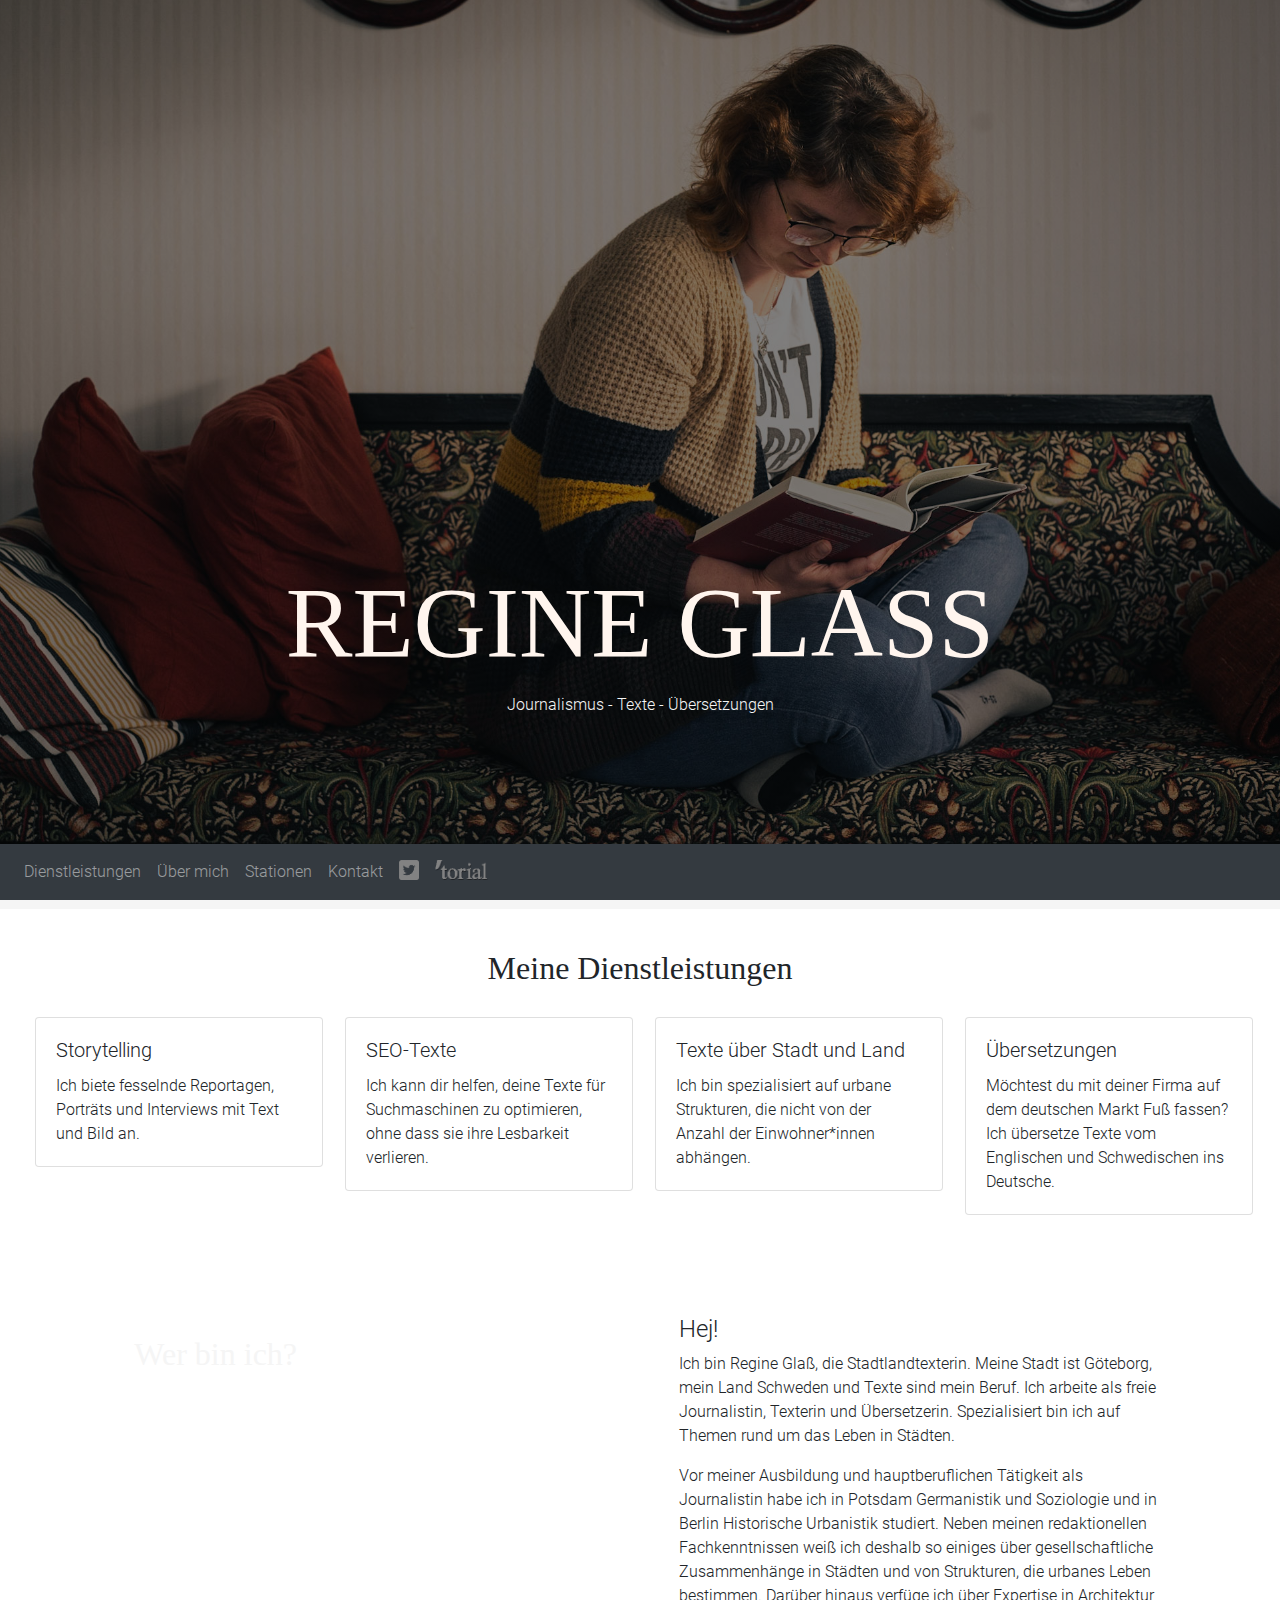
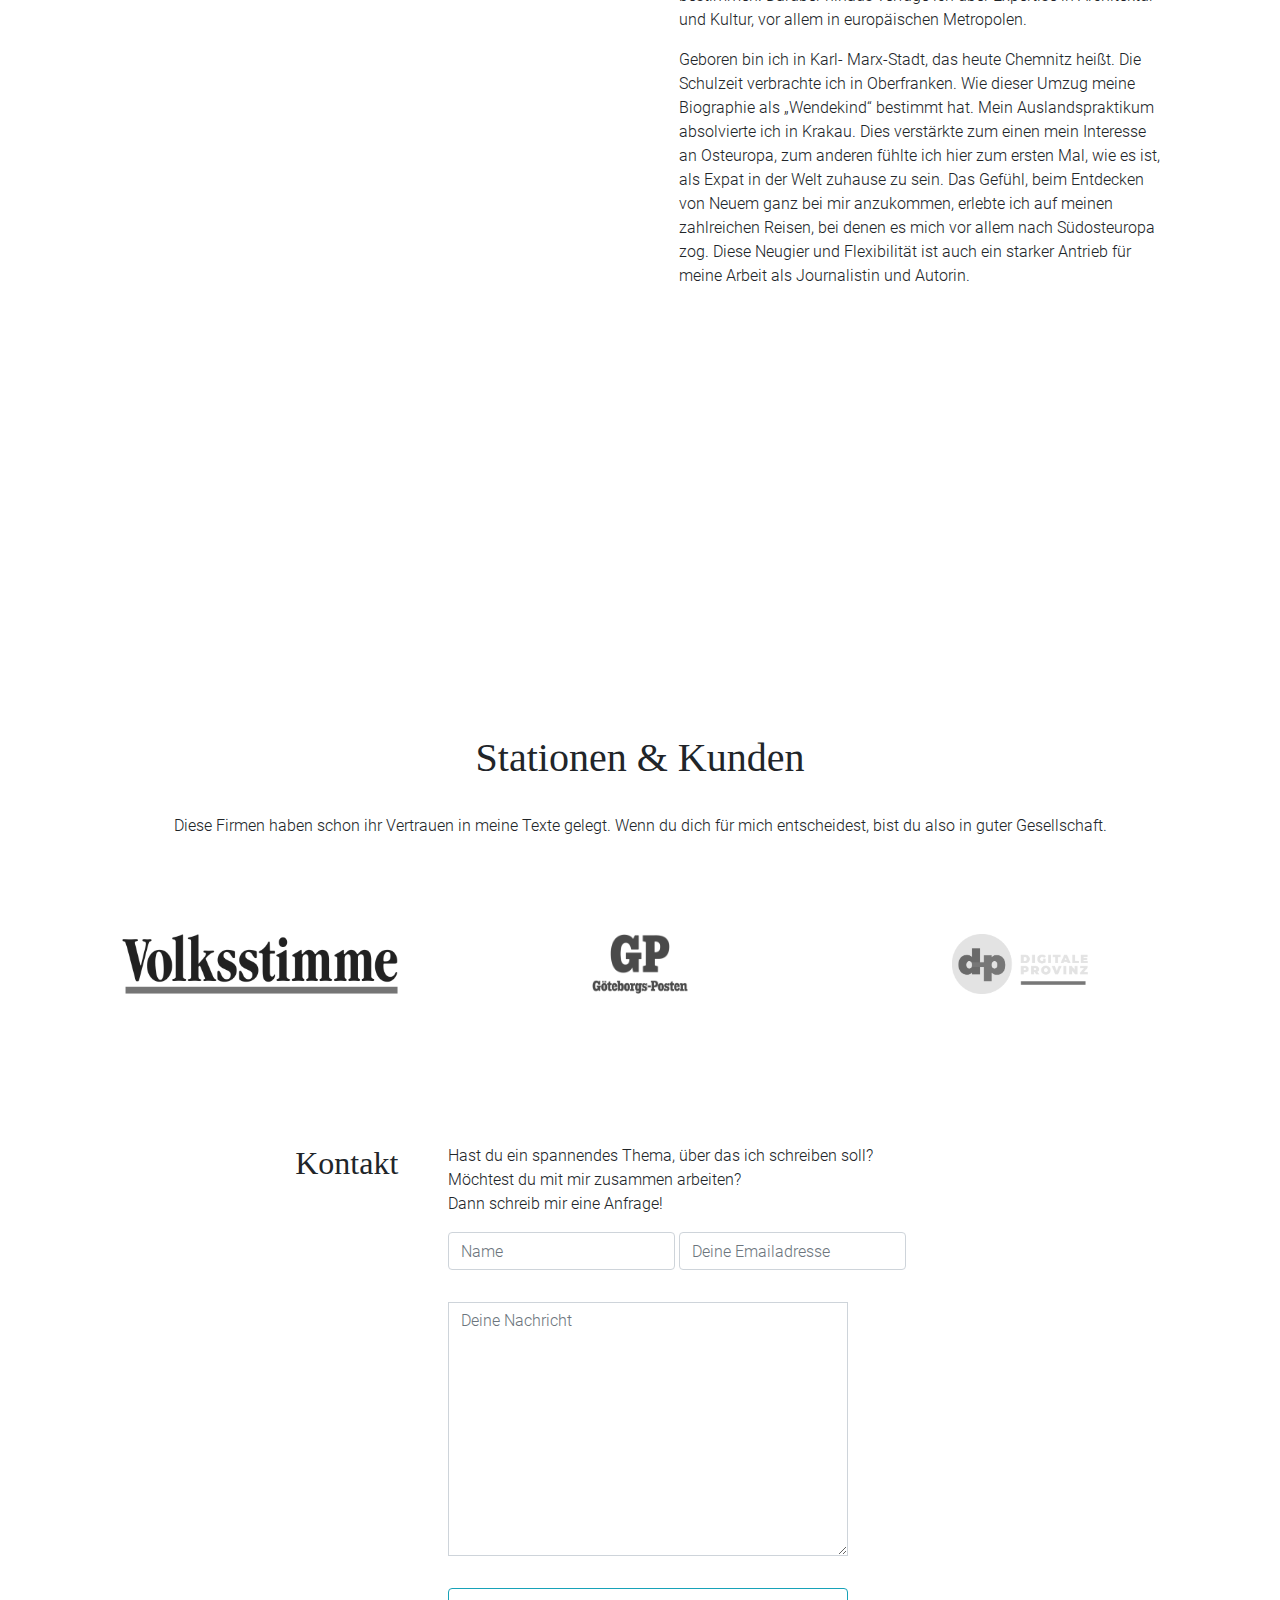
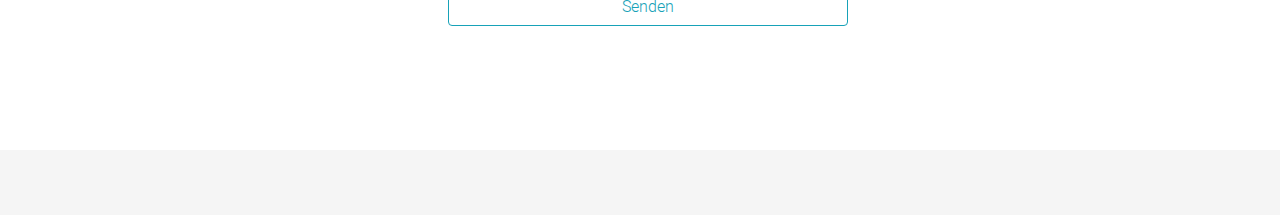
==== index.html @ 53ce35d7 "master" ====
<DOCTYPE! html>

<html>
    <head>
        <title>Regine Glass</title>
        <link rel="stylesheet" href="style.css">
        <link rel="stylesheet" href="custom.css">
        <script src="https://code.jquery.com/jquery-3.3.1.slim.min.js" integrity="sha384-q8i/X+965DzO0rT7abK41JStQIAqVgRVzpbzo5smXKp4YfRvH+8abtTE1Pi6jizo" crossorigin="anonymous"></script>
        <script src="https://stackpath.bootstrapcdn.com/bootstrap/4.1.0/js/bootstrap.min.js" integrity="sha384-uefMccjFJAIv6A+rW+L4AHf99KvxDjWSu1z9VI8SKNVmz4sk7buKt/6v9KI65qnm" crossorigin="anonymous"></script>
        <meta name="viewport" content="width=device-width, initial-scale=1, shrink-to-fit=no">    </head>

    <body>
        <div class="start-div darken">   
            <div class="mid-mid">
                <center>
                    <h1>REGINE GLASS</h1>
                    
                    <p style="color: whitesmoke; margin:20px;">Journalismus - Texte - Übersetzungen</p>
                </center>
            </div>

        </div>
        <nav class="navbar fixed-bottom navbar-expand-lg navbar-dark bg-dark justify-content-center">
            <button class="navbar-toggler" type="button" data-toggle="collapse" data-target="#navbartoggler" aria-controls="navbartoggler" aria-expanded="false" aria-label="Toggle navigation">
                <span class="navbar-toggler-icon"></span> 
            </button>
            <div class="collapse navbar-collapse justify-content-center" id="navbartoggler" role="navigation">   
                <ul class="navbar-nav mr-auto justify-content-center">
                    <li class="nav-item"><a class="nav-link" href="#services">Dienstleistungen</a></li>
                    <li class="nav-item"><a class="nav-link" href="#about">Über mich</a></li>
                    <li class="nav-item"><a class="nav-link" href="#cv">Stationen</a></li>
                    <li class="nav-item"><a class="nav-link" href="#contact">Kontakt</a></li>
                    <li class="nav-item"><a class="nav-link" href="https://twitter.com/sommerhier"><img src="images/twitter.png" height="20"></a></li>
                    <li class="nav-item"><a class="nav-link" href="https://www.torial.com/regine.glass/"><img src="images/torial-logo.png" height="20"></a></li>
                </ul>
            </div>
        </nav>




    <div id="body-wrapper" max-width: 1400px;>
        
        <h2 style="text-align: center; margin-bottom: 20px;" id="services">Meine Dienstleistungen</h2>
        <div class="container-fluid">
            <div class="row justify-content-center">
                <div class="col-md-6 col-xl-3 ">
                    <div class="card" style="width: 18rem;">
                        <div class="card-body">
                            <h5 class="card-title">Storytelling</h5>
                            <p class="card-text">Ich biete fesselnde Reportagen, Porträts und Interviews mit Text und Bild an.</p>
                        </div>
                    </div>
                </div>
                <div class="col-md-6 col-xl-3">
                    <div class="card" style="width: 18rem;">
                        <div class="card-body">
                            <h5 class="card-title">SEO-Texte</h5>
                            <p class="card-text">Ich kann dir helfen, deine Texte für Suchmaschinen zu optimieren, ohne dass sie ihre Lesbarkeit verlieren.</p>
                        </div>
                    </div>
                </div>
                <div class="col-md-6 col-xl-3">
                    <div class="card" style="width: 18rem;">
                        <div class="card-body">
                            <h5 class="card-title">Texte über Stadt und Land</h5>
                            <p class="card-text">Ich bin spezialisiert auf urbane Strukturen, die nicht von der Anzahl der
                                Einwohner*innen abhängen.</p>
                        </div>
                    </div>
                </div>
                <div class="col-md-6 col-xl-3">
                    <div class="card" style="width: 18rem;">
                        <div class="card-body">
                            <h5 class="card-title">Übersetzungen</h5>
                            <p class="card-text">Möchtest du mit deiner Firma auf dem deutschen Markt Fuß fassen? Ich übersetze Texte vom Englischen und Schwedischen ins Deutsche.</p>
                        </div>
                    </div>
                </div>  
            </div>
        </div>
        <div class="container-fluid d-flex">
            <div class="row justify-content-center">
           
            <div class="col-md-5 full headline-div light-text rounded-right rounded-left" id="about" style="background-image:url('images/regine-about.JPG');">
                    <h2 style="margin: 20px;">Wer bin ich?</h2>
                </div>
                <div class="col-md-5 ml-5 text-div"><h4>Hej!</h4> 
                    
                    <p>Ich bin Regine Glaß, die Stadtlandtexterin. Meine Stadt ist Göteborg, mein Land Schweden und
                    Texte sind mein Beruf. Ich arbeite als freie Journalistin, Texterin und Übersetzerin. Spezialisiert bin
                    ich auf Themen rund um das Leben in Städten.</p>
                    <div class="floated-image">
                        <img src="images/regine-head.JPG" id="profile">
                    </div>
                    
                    <p>Vor meiner Ausbildung und hauptberuflichen Tätigkeit als Journalistin habe ich in Potsdam
                    Germanistik und Soziologie und in Berlin Historische Urbanistik studiert. Neben meinen
                    redaktionellen Fachkenntnissen weiß ich deshalb so einiges über gesellschaftliche Zusammenhänge
                    in Städten und von Strukturen, die urbanes Leben bestimmen. Darüber hinaus verfüge ich über
                    Expertise in Architektur und Kultur, vor allem in europäischen Metropolen.</p>
                    
                    <p>Geboren bin ich in Karl-
                    Marx-Stadt, das heute Chemnitz heißt. Die Schulzeit verbrachte ich in Oberfranken. Wie dieser
                    Umzug meine Biographie als „Wendekind“ bestimmt hat. Mein
                    Auslandspraktikum absolvierte ich in Krakau. Dies verstärkte zum einen mein Interesse an Osteuropa,
                    zum anderen fühlte ich hier zum ersten Mal, wie es ist, als Expat in der Welt zuhause zu sein. Das
                    Gefühl, beim Entdecken von Neuem ganz bei mir anzukommen, erlebte ich auf meinen zahlreichen
                    Reisen, bei denen es mich vor allem nach Südosteuropa zog. Diese Neugier und Flexibilität ist auch
                    ein starker Antrieb für meine Arbeit als Journalistin und Autorin.</p>
                </div>
            </div>
        </div>

        <div class="container-fluid">
            <div class="row">    
                <div class="col centered-text-div" id="cv">
                    <h1>Stationen & Kunden</h1>
                    <br>
                    <p>Diese Firmen haben schon ihr Vertrauen in meine Texte gelegt. Wenn du dich für mich entscheidest, bist du also in guter Gesellschaft.</p>
                </div>    
            </div>
        </div>
        <div class="container">    
            <div class="row justify-content-center">
                <div class="col-lg-4 col-md-6 col-sm-12  logotype-div">

                    <a href="https://www.volksstimme.de"><img class="logos" src="images/800px-Volksstimme_Logo.svg.png" alt="Volksstimme Logo"></a>
                                        

                </div>

                <div class="col-lg-4 col-md-6 col-sm-12 logotype-div">
                    <a href="https://www.gp.se/"><img class="logos" src="images/GP_logotyp_transparent.png" alt="Göteborgs-Posten Logo"></a>
                </div>

                <div class="col-lg-4 col-md-6 col-sm-12  logotype-div">
                    <a href="https://digitale-provinz.de/"><img class="logos" src="images/dp-logo.png" alt="Digitale Provinz Logo"></a>
                    <p style="visibility: hidden;"> test</p>
                </div>
            </div>
        </div>
        
        <div class="container-fluid">
            <div class="row">

                <div class="col-md-4" id="contact">
                    <h2 style="text-align: right; margin-right: 20px;">Kontakt</h2>
                </div>

                <div class="col-xs-8 col-md-8"><p>Hast du ein spannendes Thema, über das ich schreiben soll? 
                    <br>Möchtest du mit mir zusammen arbeiten?
                    <br> Dann schreib mir eine Anfrage!</p>
                    <form id="contact-form" action="https://formspree.io/mvowernb" method="POST">
                        <label>
                            <input class="form-control mb-4" type="text" name="_name" placeholder="Name"> 
                        </label>
                        <label>
                            <input class="form-control mb-4" type="text" name="_replyto" placeholder="Deine Emailadresse">
                        </label>
                        <br>
                        <label>
                            
                            <textarea class="form-control rounded-0" name="message" placeholder="Deine Nachricht" rows="10" style="width: 400px; max-width: 80vw;"></textarea>
                        </label> 
                        <br>
                        <button class="btn btn-outline-info btn-rounded btn-block my-4 waves-effect z-depth-0" type="submit" style="width: 400px; max-width: 80vw;">Senden</button>
                    </form>
                </div>

            </div>
        </div>
    </div>
    </body>
</html>
---- custom.css ----
@font-face {
    font-family: bebas-neue;
    src: url(fonts/Bebas_Neue/BebasNeue-Regular.tff)
}

@font-face {
    font-family: roboto;
    src: url(fonts/Roboto/Roboto-Light.ttf);
}

body {
    padding-bottom: 65px;
    background-color: whitesmoke;

}

body h2 {
    font-family: bebas-neue;
}

body p {
    font-family: roboto;
}
div.full {
    background-size:cover;
}

#body-wrapper {
    max-width: 1400px;
    margin: 0 auto;
    background-color: white;
    padding: 20px;
    padding-top: 40px;
}
div.contain {
    background-size: 400px ;
    background-repeat: no-repeat;
}


.start-div {
    position: relative;
    top: -22px; 
    height:101vh;
    background-size:cover;
    background-position: center center;
    margin-bottom: 0!important;
    
}

}
.start-div > img {
    display:block;
    max-width: 100%;
    height: auto;
}

.headline-div {
    background-position: center;
}

div.mid-mid {
    position: relative;
    left: 50%;
    top: 75%;
    transform: translate(-50%, -50%);
    white-space: wrap;
    overflow: hidden;
    text-overflow: ellipsis; 
}

div.mid-mid h1 {
    margin-top: 0; 
    margin-bottom:30px;
    padding-bottom: 0;
    line-height: 80%;
    font-size: 100px; 
    color:seashell;
    font-family: bebas-neue;
}

.centered-text-div {
    text-align: center;
    margin: 30px;
    margin-bottom: 0px;
}

.light-text {
    color: seashell;
}

.darken {
    background-image: linear-gradient(
        rgba(0, 0, 0, 0.5),
        rgba(0, 0, 0, 0.5)
      ),
    url('images/header.jpg');
    background-position: center;
    margin-bottom: 0;
}

.darken-text-div {
    background-image: linear-gradient(
        rgba(25, 36, 49, 0.5),
        rgba(25, 36, 49, 0.5)
    );
}


div {
    overflow:auto;
}

p.left-border {
    border-left: 1px solid black;
    padding: 10px;
}

.bg-cover {
    background-size: cover;
}

#cv h1 {
    font-family: bebas-neue;
}

.card {
    margin: 10 auto;
    float: none;
    margin-bottom: 20px;
}


.logos {
    display:inline;
    overflow: auto;
    height: 60px;
}

.logotype-div {

    margin-bottom: 30px;
    text-align: center;
}

#contact-form {
    max-width: 95vw;
}

    @media only screen and (min-width: 768px) {

        img#profile {
            display: none;
        }

        
        .row {
            margin-bottom: 80px;
        }

        .start-div {
            margin-bottom: 50px;
        }

        div.full{
            height: 101vh !important;
        }

        div.text-div {
            margin-left: 60 px !important;
        }

        #about {
            color: whitesmoke;
        }

        .bg-cover {
            background-position-y: 70% ;
        }
    }


    @media only screen and (max-width: 767px) {
        img#profile {
            display: inline-block;
            height: 250;

        }

        .floated-image {
            float: left;
            margin-left:0px;
            margin-right: 20px;
            padding: 0;

        }

        .left {
            float: left;
        }
        .row {
            margin-bottom: 20px;
        }
        
        div.headline-div {
            background-image: none !important;
            
        }

        div.text-div {
            margin-left: 0px !important;
        }


        .ml-5 {
            margin-left: 10px !important;
        }

        div.mid-mid > h1 {
            margin-top: 0; 
            margin-bottom:30px;
            font-size: 100px; 
            color:seashell;
        }
        #about {
            color: Black;
        }

        #contact > h2 {
        text-align: left !important;
    }


 /*   TRASH
    div > img {
    width: 100%;
    height: 100%;
    object-fit: contain;
}*/
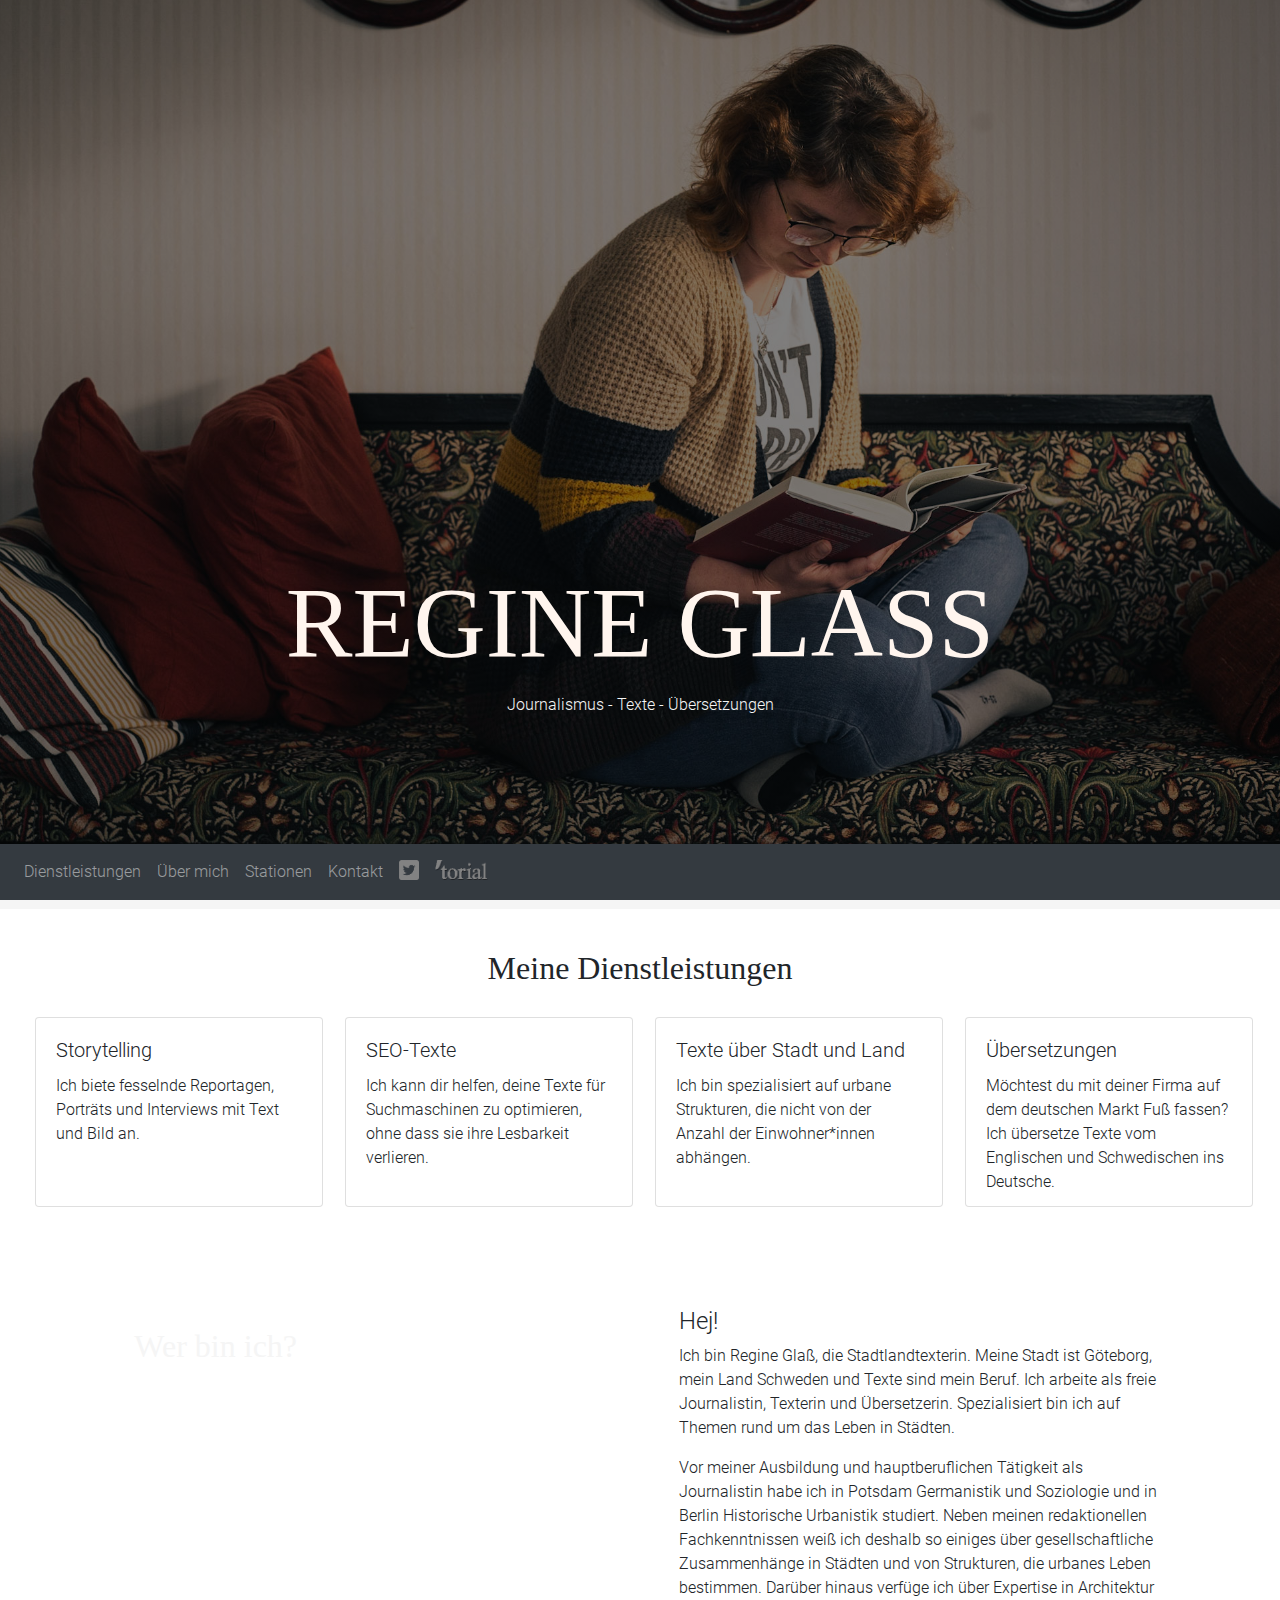
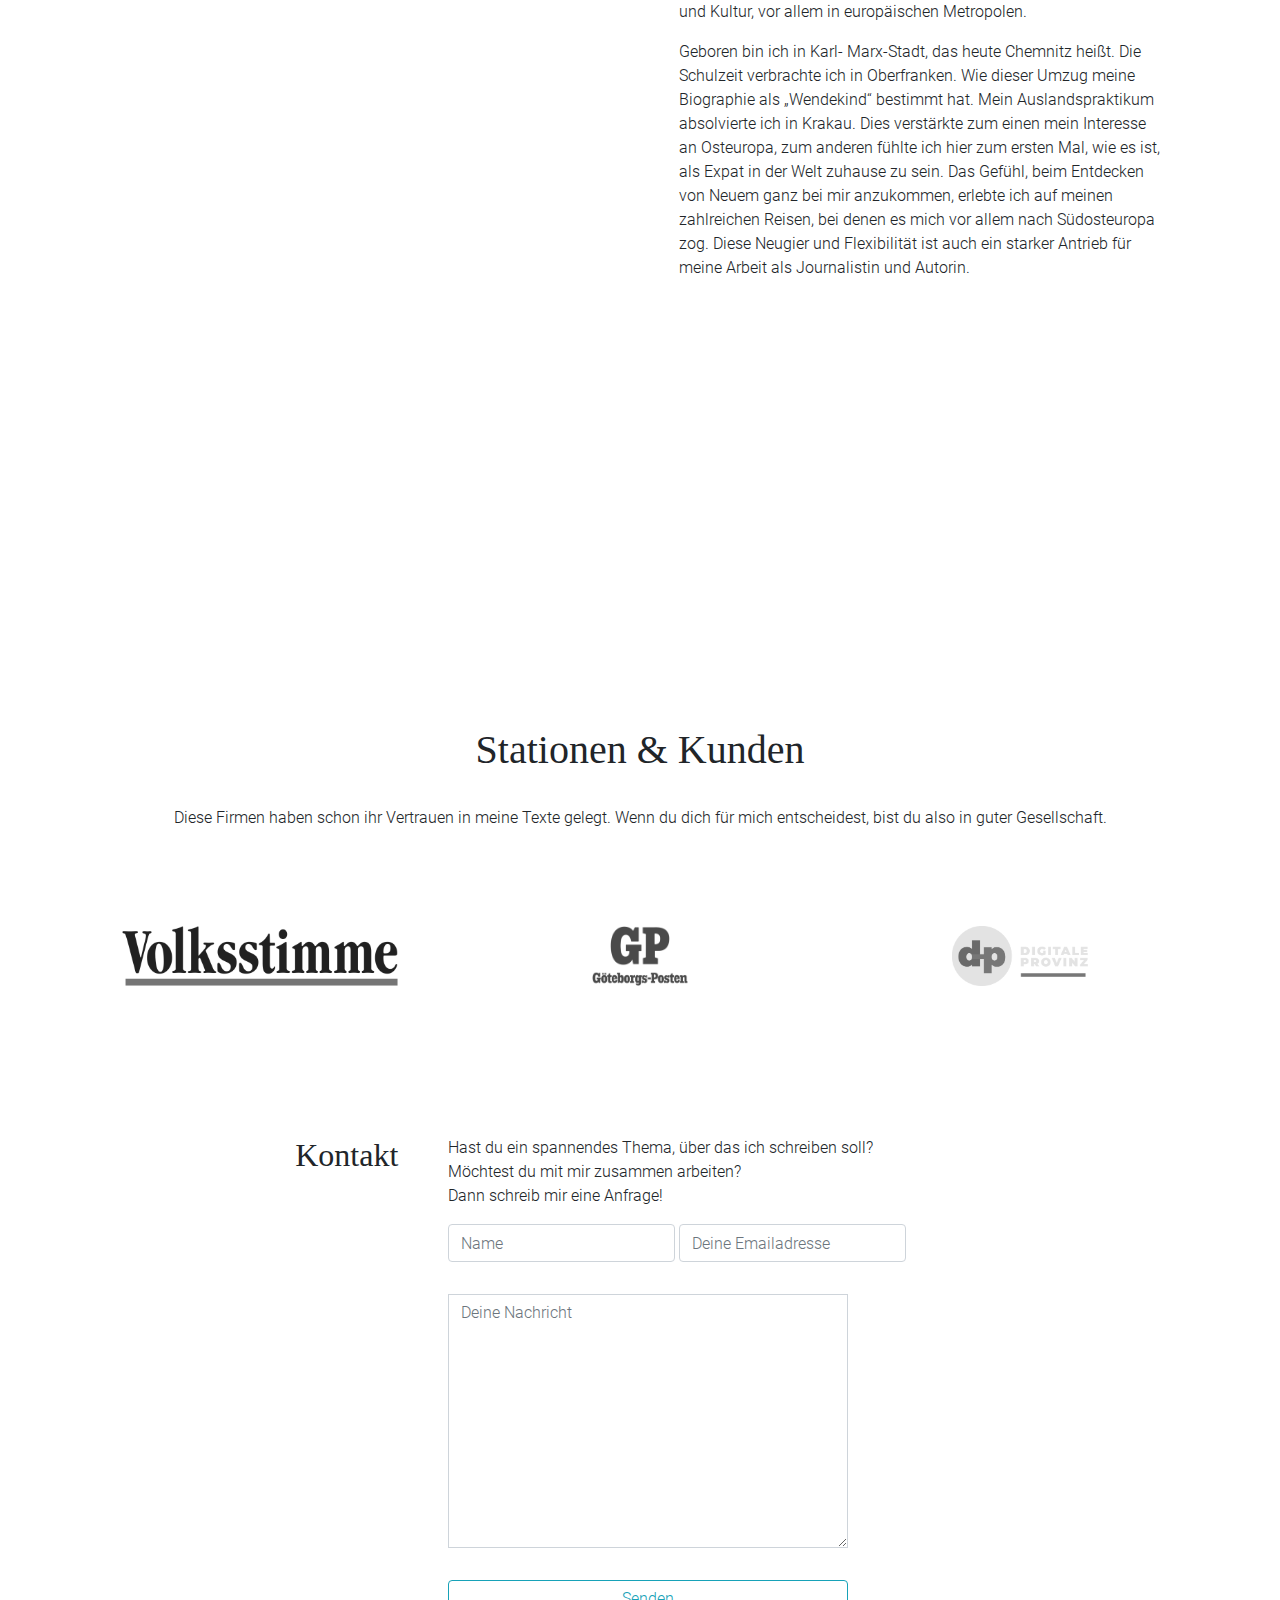
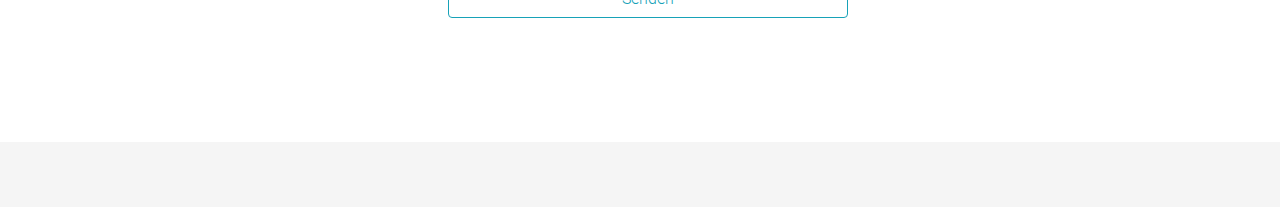
==== commit cf2451b1: "master" ====
--- a/index.html
+++ b/index.html
@@ -7,7 +7,15 @@
         <link rel="stylesheet" href="custom.css">
         <script src="https://code.jquery.com/jquery-3.3.1.slim.min.js" integrity="sha384-q8i/X+965DzO0rT7abK41JStQIAqVgRVzpbzo5smXKp4YfRvH+8abtTE1Pi6jizo" crossorigin="anonymous"></script>
         <script src="https://stackpath.bootstrapcdn.com/bootstrap/4.1.0/js/bootstrap.min.js" integrity="sha384-uefMccjFJAIv6A+rW+L4AHf99KvxDjWSu1z9VI8SKNVmz4sk7buKt/6v9KI65qnm" crossorigin="anonymous"></script>
-        <meta name="viewport" content="width=device-width, initial-scale=1, shrink-to-fit=no">    </head>
+        <meta name="viewport" content="width=device-width, initial-scale=1, shrink-to-fit=no">    
+        
+        <meta property=“og:image” content=“images/header.jpg” />
+
+        <meta property=”og:image:width” content="1200" />
+
+        <meta property=”og:image:height” content="627" />
+
+    </head>
 
     <body>
         <div class="start-div darken">   
--- a/custom.css
+++ b/custom.css
@@ -77,6 +77,7 @@
     font-size: 100px; 
     color:seashell;
     font-family: bebas-neue;
+    max-width: 95vw;
 }
 
 .centered-text-div {
@@ -128,6 +129,7 @@
     margin: 10 auto;
     float: none;
     margin-bottom: 20px;
+    height: 190px;
 }
 
 
@@ -141,6 +143,7 @@
 
     margin-bottom: 30px;
     text-align: center;
+    max-width: 95vw;
 }
 
 #contact-form {
@@ -216,7 +219,7 @@
             margin-left: 10px !important;
         }
 
-        div.mid-mid > h1 {
+        div.mid-mid h1 {
             margin-top: 0; 
             margin-bottom:30px;
             font-size: 100px; 
@@ -230,10 +233,28 @@
         text-align: left !important;
     }
 
-
- /*   TRASH
-    div > img {
-    width: 100%;
-    height: 100%;
-    object-fit: contain;
-}*/+    @media only screen and (max-width:360px) {
+        div.mid-mid  h1 {
+            font-size: 85px;
+        }
+    }
+
+    @media only screen and (max-width: 375px) {
+        img#profile {
+            height: 210px;
+        }
+    }
+    @media only screen and (max-width: 320px) {
+        img#profile {
+            height: 150px;
+        }
+    }
+    @media only screen and (max-width: 320px) {
+        .logos {
+
+            height: 50px;
+        }
+
+    }
+
+
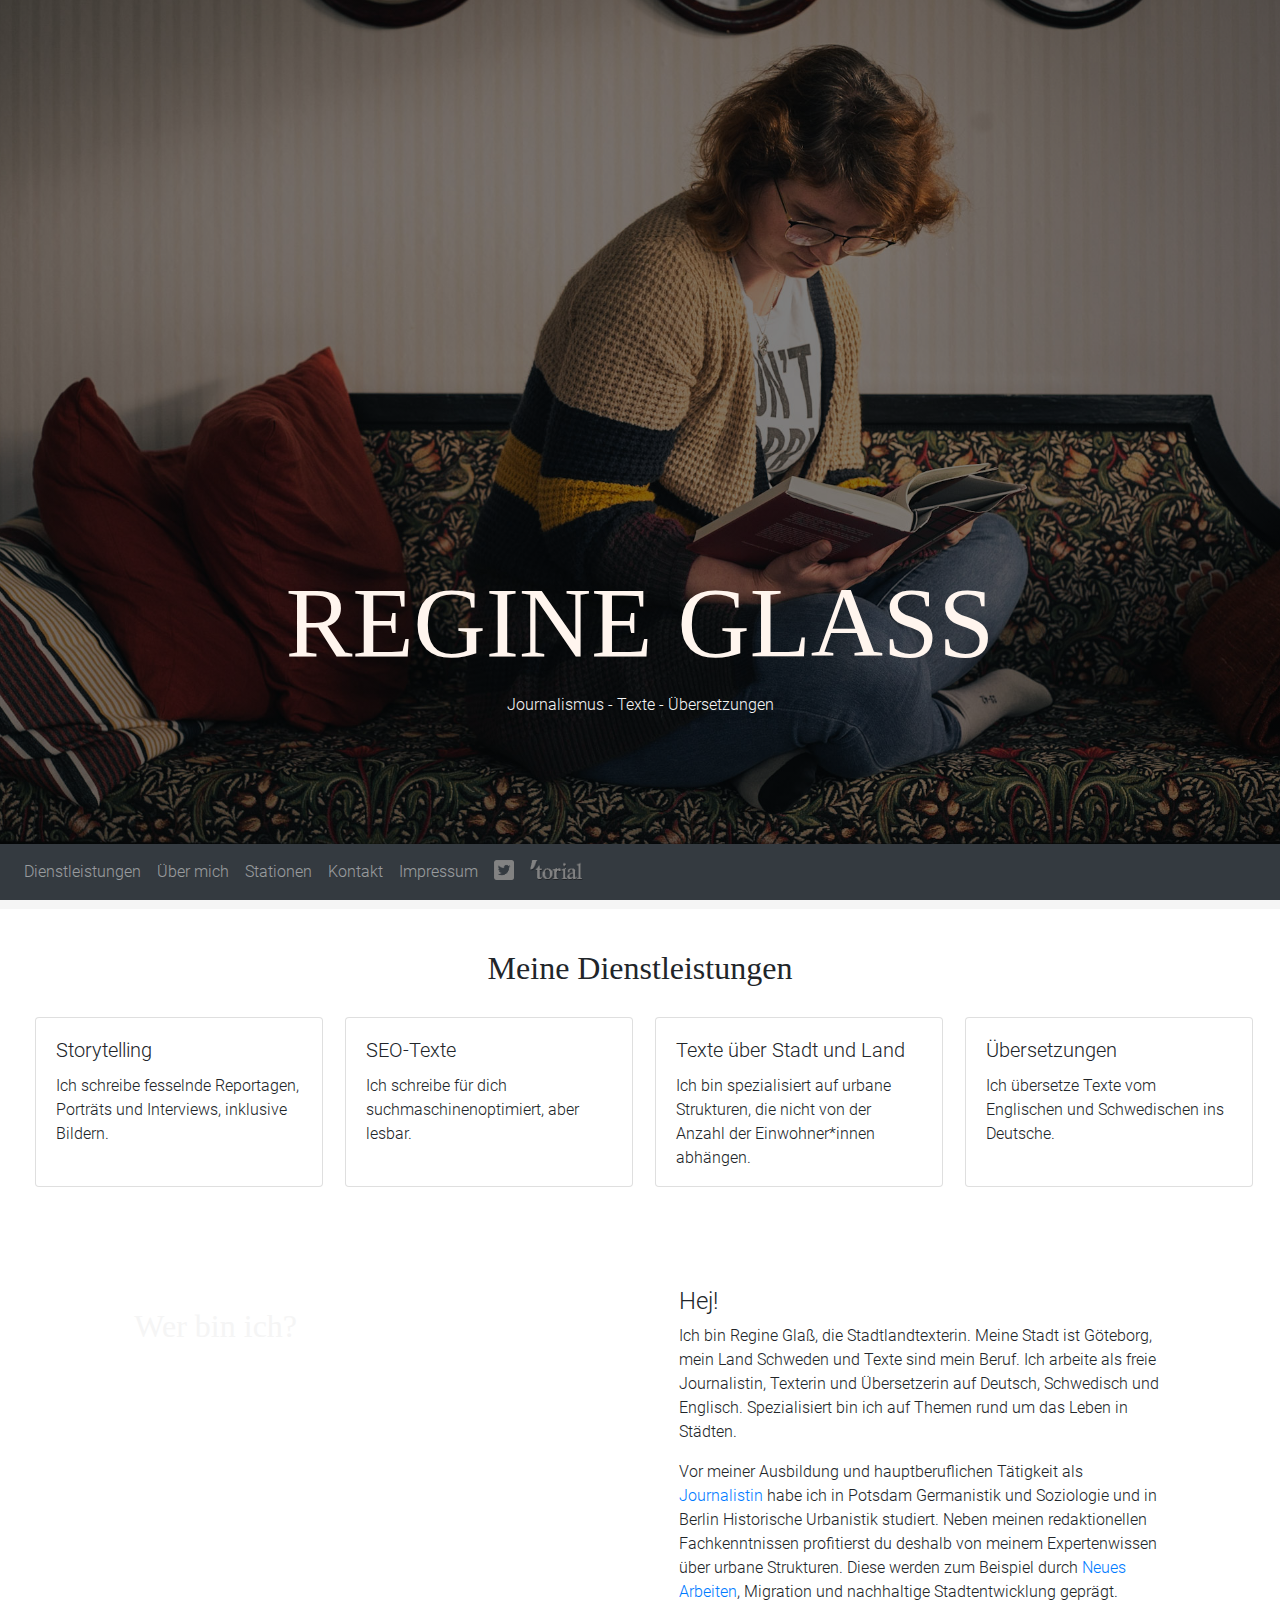
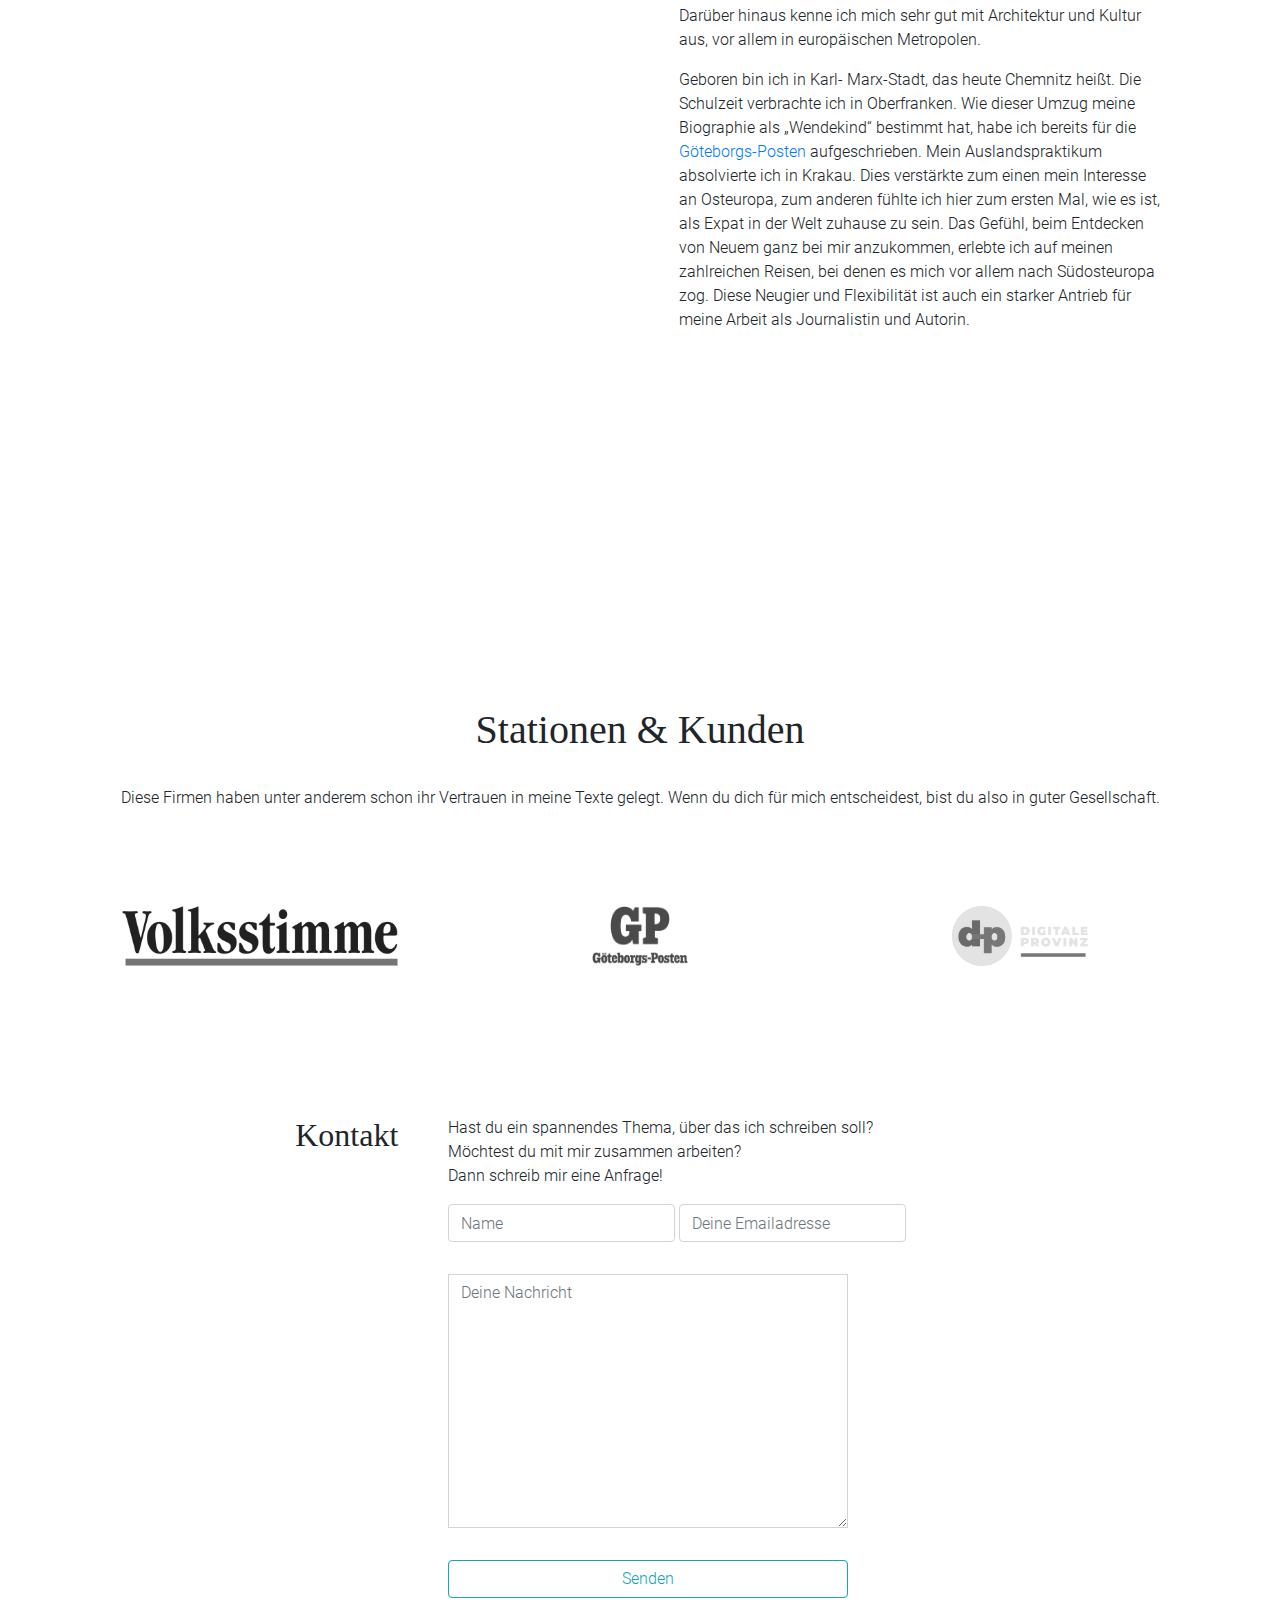
==== commit 376b2b4a: "master" ====
--- a/index.html
+++ b/index.html
@@ -2,6 +2,9 @@
 
 <html>
     <head>
+        <meta property=“og:image” content=“https://andgranath.github.io/regine-glass-website/images/header.jpg”>
+
+        <meta property="og:descriptiom" content="Regine Glass – Freelancejournalistin.">
         <title>Regine Glass</title>
         <link rel="stylesheet" href="style.css">
         <link rel="stylesheet" href="custom.css">
@@ -9,11 +12,9 @@
         <script src="https://stackpath.bootstrapcdn.com/bootstrap/4.1.0/js/bootstrap.min.js" integrity="sha384-uefMccjFJAIv6A+rW+L4AHf99KvxDjWSu1z9VI8SKNVmz4sk7buKt/6v9KI65qnm" crossorigin="anonymous"></script>
         <meta name="viewport" content="width=device-width, initial-scale=1, shrink-to-fit=no">    
         
-        <meta property=“og:image” content=“images/header.jpg” />
+        <meta property=“og:image” content=“https://andgranath.github.io/regine-glass-website/images/header.jpg”>
 
-        <meta property=”og:image:width” content="1200" />
-
-        <meta property=”og:image:height” content="627" />
+        <meta property="og:descriptiom" content="Regine Glass – Freelancejournalistin.">
 
     </head>
 
@@ -38,6 +39,7 @@
                     <li class="nav-item"><a class="nav-link" href="#about">Über mich</a></li>
                     <li class="nav-item"><a class="nav-link" href="#cv">Stationen</a></li>
                     <li class="nav-item"><a class="nav-link" href="#contact">Kontakt</a></li>
+                    <li class="nav-item"><a class="nav-link" href="impressum.html">Impressum</a></li>
                     <li class="nav-item"><a class="nav-link" href="https://twitter.com/sommerhier"><img src="images/twitter.png" height="20"></a></li>
                     <li class="nav-item"><a class="nav-link" href="https://www.torial.com/regine.glass/"><img src="images/torial-logo.png" height="20"></a></li>
                 </ul>
@@ -56,7 +58,7 @@
                     <div class="card" style="width: 18rem;">
                         <div class="card-body">
                             <h5 class="card-title">Storytelling</h5>
-                            <p class="card-text">Ich biete fesselnde Reportagen, Porträts und Interviews mit Text und Bild an.</p>
+                            <p class="card-text">Ich schreibe fesselnde Reportagen, Porträts und Interviews, inklusive Bildern.</p>
                         </div>
                     </div>
                 </div>
@@ -64,7 +66,7 @@
                     <div class="card" style="width: 18rem;">
                         <div class="card-body">
                             <h5 class="card-title">SEO-Texte</h5>
-                            <p class="card-text">Ich kann dir helfen, deine Texte für Suchmaschinen zu optimieren, ohne dass sie ihre Lesbarkeit verlieren.</p>
+                            <p class="card-text">Ich schreibe für dich suchmaschinenoptimiert, aber lesbar.</p>
                         </div>
                     </div>
                 </div>
@@ -81,7 +83,7 @@
                     <div class="card" style="width: 18rem;">
                         <div class="card-body">
                             <h5 class="card-title">Übersetzungen</h5>
-                            <p class="card-text">Möchtest du mit deiner Firma auf dem deutschen Markt Fuß fassen? Ich übersetze Texte vom Englischen und Schwedischen ins Deutsche.</p>
+                            <p class="card-text">Ich übersetze Texte vom Englischen und Schwedischen ins Deutsche.</p>
                         </div>
                     </div>
                 </div>  
@@ -95,27 +97,31 @@
                 </div>
                 <div class="col-md-5 ml-5 text-div"><h4>Hej!</h4> 
                     
-                    <p>Ich bin Regine Glaß, die Stadtlandtexterin. Meine Stadt ist Göteborg, mein Land Schweden und
-                    Texte sind mein Beruf. Ich arbeite als freie Journalistin, Texterin und Übersetzerin. Spezialisiert bin
-                    ich auf Themen rund um das Leben in Städten.</p>
+                    <p>Ich bin Regine Glaß, die Stadtlandtexterin. Meine Stadt ist Göteborg, mein Land Schweden
+                        und Texte sind mein Beruf. Ich arbeite als freie Journalistin, Texterin und Übersetzerin auf
+                        Deutsch, Schwedisch und Englisch. Spezialisiert bin ich auf Themen rund um das Leben in
+                        Städten.</p>
                     <div class="floated-image">
                         <img src="images/regine-head.JPG" id="profile">
                     </div>
                     
-                    <p>Vor meiner Ausbildung und hauptberuflichen Tätigkeit als Journalistin habe ich in Potsdam
-                    Germanistik und Soziologie und in Berlin Historische Urbanistik studiert. Neben meinen
-                    redaktionellen Fachkenntnissen weiß ich deshalb so einiges über gesellschaftliche Zusammenhänge
-                    in Städten und von Strukturen, die urbanes Leben bestimmen. Darüber hinaus verfüge ich über
-                    Expertise in Architektur und Kultur, vor allem in europäischen Metropolen.</p>
+                    <p>Vor meiner Ausbildung und hauptberuflichen Tätigkeit als <a href="https://www.torial.com/regine.glass">Journalistin</a> habe ich in Potsdam Germanistik und Soziologie und in
+                        Berlin Historische Urbanistik studiert. Neben meinen redaktionellen Fachkenntnissen
+                        profitierst du deshalb von meinem Expertenwissen über urbane Strukturen. Diese werden zum
+                        Beispiel durch <a href="https://digitale-provinz.de/2020/08/14/milena-glimbovski-
+                        traeumt-vom-vielfaeltigen-dorf/">Neues Arbeiten</a>, Migration und nachhaltige Stadtentwicklung geprägt.
+                        Darüber hinaus kenne ich mich sehr gut mit Architektur und Kultur aus, vor allem in
+                        europäischen Metropolen.</p>
                     
-                    <p>Geboren bin ich in Karl-
-                    Marx-Stadt, das heute Chemnitz heißt. Die Schulzeit verbrachte ich in Oberfranken. Wie dieser
-                    Umzug meine Biographie als „Wendekind“ bestimmt hat. Mein
-                    Auslandspraktikum absolvierte ich in Krakau. Dies verstärkte zum einen mein Interesse an Osteuropa,
-                    zum anderen fühlte ich hier zum ersten Mal, wie es ist, als Expat in der Welt zuhause zu sein. Das
-                    Gefühl, beim Entdecken von Neuem ganz bei mir anzukommen, erlebte ich auf meinen zahlreichen
-                    Reisen, bei denen es mich vor allem nach Südosteuropa zog. Diese Neugier und Flexibilität ist auch
-                    ein starker Antrieb für meine Arbeit als Journalistin und Autorin.</p>
+                    <p>Geboren bin ich in Karl- Marx-Stadt, das heute Chemnitz heißt. Die Schulzeit verbrachte ich
+                        in Oberfranken. Wie dieser Umzug meine Biographie als „Wendekind“ bestimmt hat, habe
+                        ich bereits für die <a href="https://www.gp.se/nyheter/jag-f%C3%B6ddes-i-ett-land-som-inte-l%C3%A4ngre-finns-
+                        1.20071466">Göteborgs-Posten</a> aufgeschrieben. Mein Auslandspraktikum absolvierte ich in Krakau. Dies verstärkte zum einen
+                        mein Interesse an Osteuropa, zum anderen fühlte ich hier zum ersten Mal, wie es ist, als Expat
+                        in der Welt zuhause zu sein. Das Gefühl, beim Entdecken von Neuem ganz bei mir
+                        anzukommen, erlebte ich auf meinen zahlreichen Reisen, bei denen es mich vor allem nach
+                        Südosteuropa zog. Diese Neugier und Flexibilität ist auch ein starker Antrieb für meine Arbeit
+                        als Journalistin und Autorin.</p>
                 </div>
             </div>
         </div>
@@ -125,7 +131,8 @@
                 <div class="col centered-text-div" id="cv">
                     <h1>Stationen & Kunden</h1>
                     <br>
-                    <p>Diese Firmen haben schon ihr Vertrauen in meine Texte gelegt. Wenn du dich für mich entscheidest, bist du also in guter Gesellschaft.</p>
+                    <p>Diese Firmen haben unter anderem schon ihr Vertrauen in meine Texte gelegt. Wenn du dich für
+                        mich entscheidest, bist du also in guter Gesellschaft.</p>
                 </div>    
             </div>
         </div>
--- a/custom.css
+++ b/custom.css
@@ -7,7 +7,9 @@
     font-family: roboto;
     src: url(fonts/Roboto/Roboto-Light.ttf);
 }
-
+html {
+    scroll-behavior: smooth;
+}
 body {
     padding-bottom: 65px;
     background-color: whitesmoke;
@@ -129,7 +131,7 @@
     margin: 10 auto;
     float: none;
     margin-bottom: 20px;
-    height: 190px;
+    height: 170px;
 }
 
 
@@ -257,4 +259,10 @@
 
     }
 
-
+    @media only screen and (max-width: 280px) {
+        div.mid-mid h1 {
+            font-size: 70px;
+        }
+    }
+
+
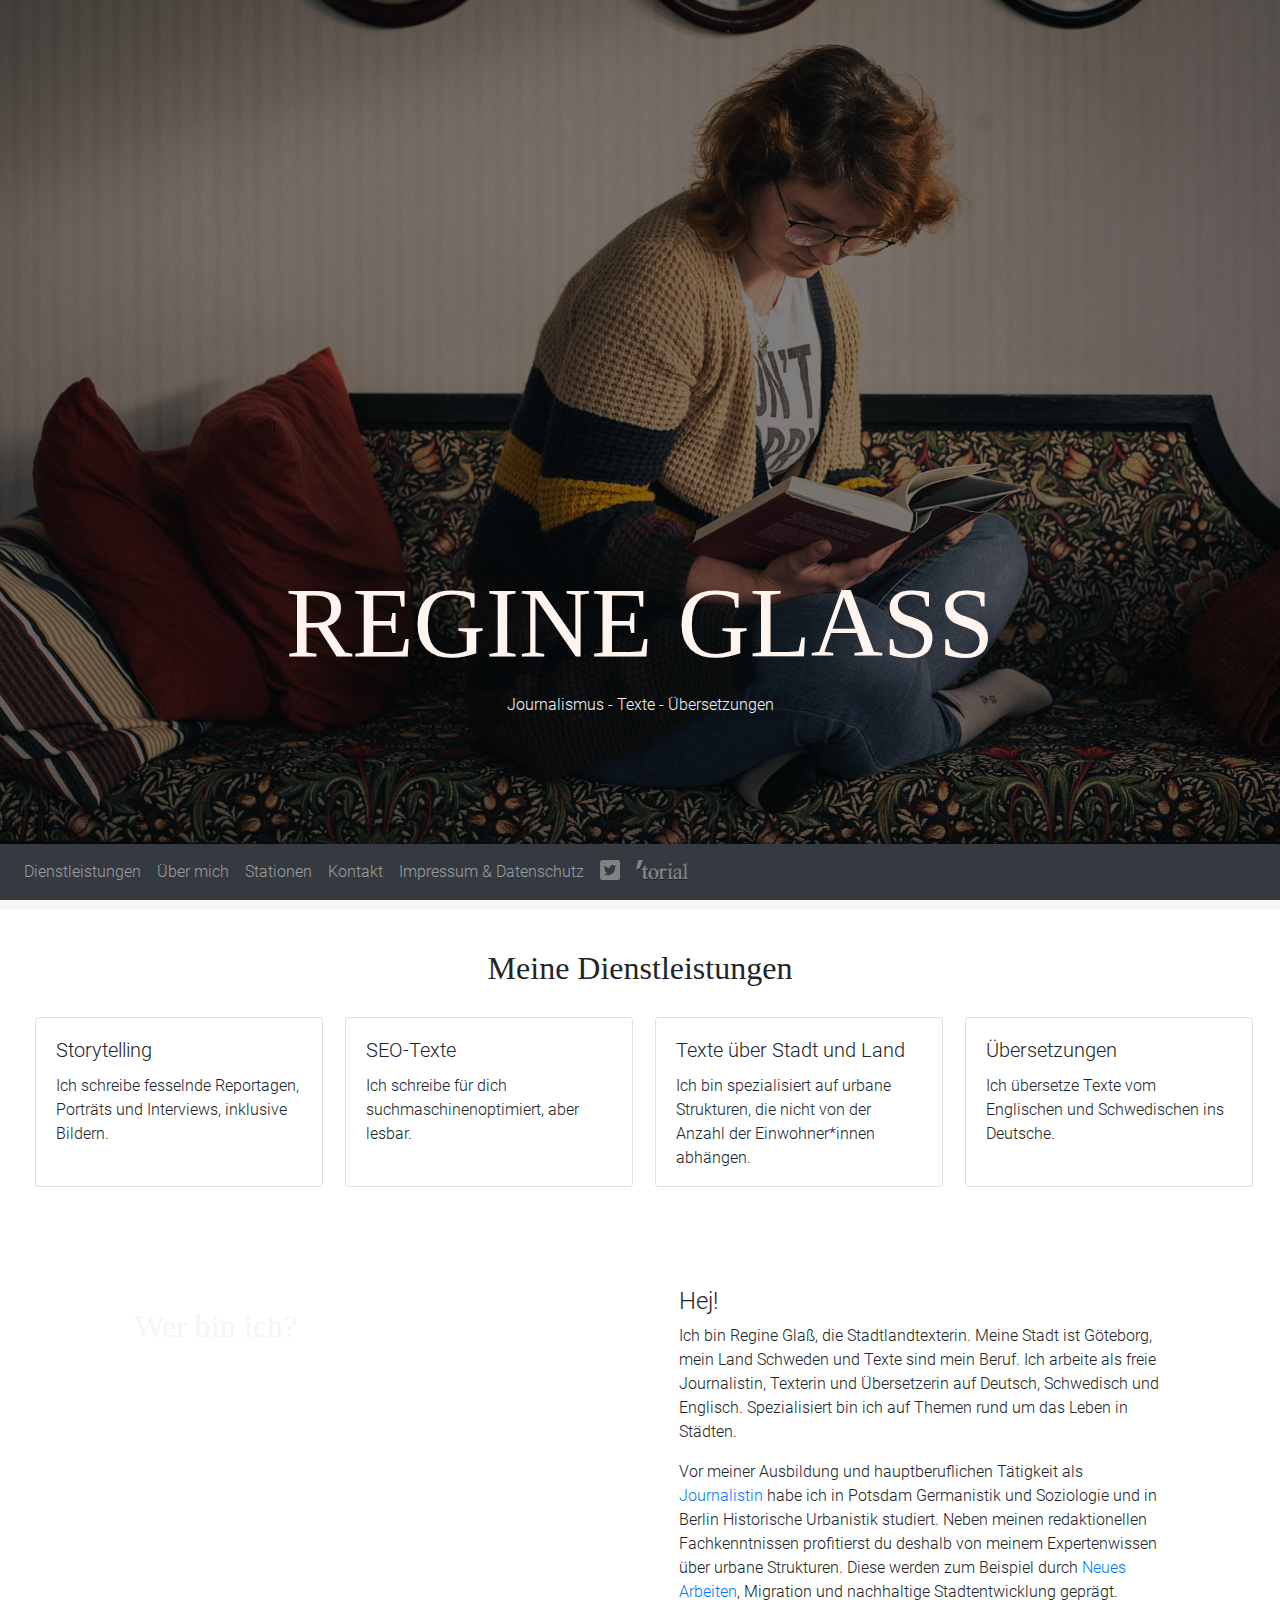
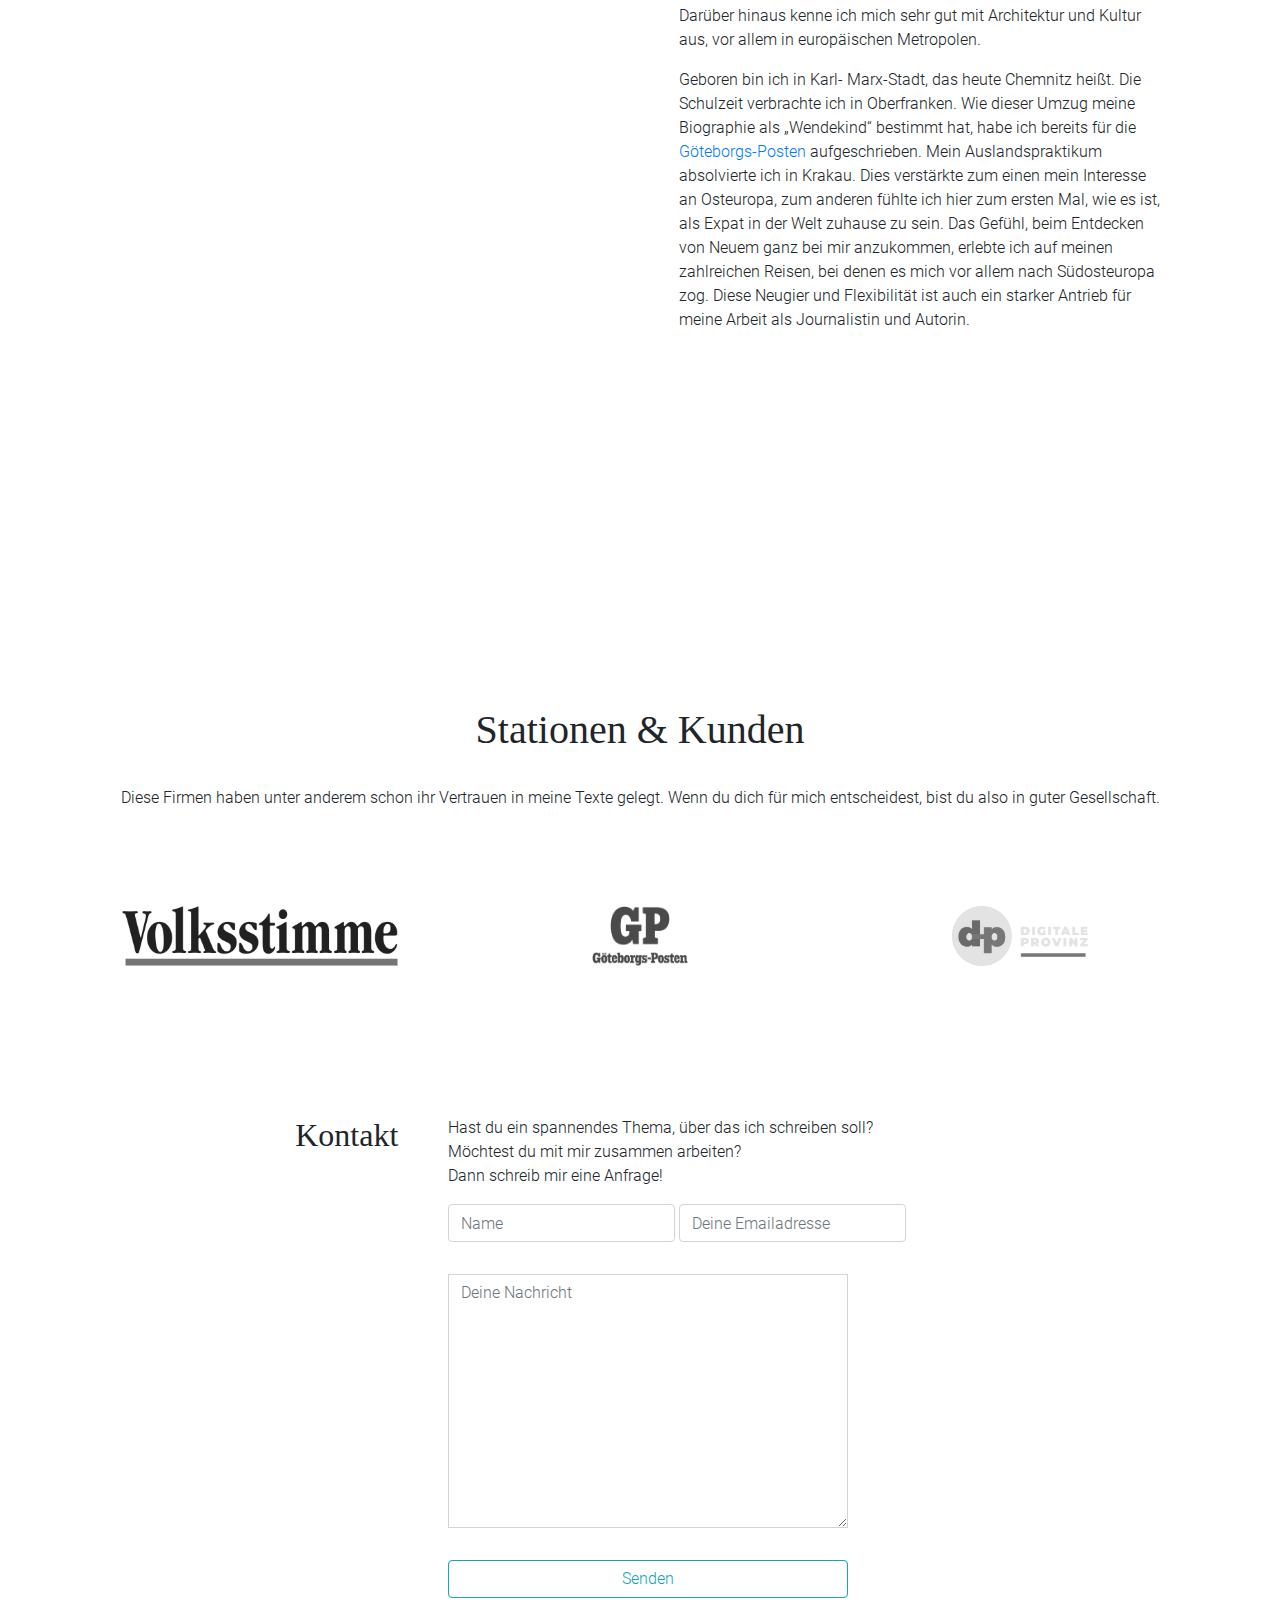
==== commit 768ad199: "master" ====
--- a/index.html
+++ b/index.html
@@ -10,7 +10,8 @@
         <link rel="stylesheet" href="custom.css">
         <script src="https://code.jquery.com/jquery-3.3.1.slim.min.js" integrity="sha384-q8i/X+965DzO0rT7abK41JStQIAqVgRVzpbzo5smXKp4YfRvH+8abtTE1Pi6jizo" crossorigin="anonymous"></script>
         <script src="https://stackpath.bootstrapcdn.com/bootstrap/4.1.0/js/bootstrap.min.js" integrity="sha384-uefMccjFJAIv6A+rW+L4AHf99KvxDjWSu1z9VI8SKNVmz4sk7buKt/6v9KI65qnm" crossorigin="anonymous"></script>
-        <meta name="viewport" content="width=device-width, initial-scale=1, shrink-to-fit=no">    
+        <meta name="viewport" content="width=device-width, initial-scale=1, shrink-to-fit=no"> 
+        <meta charset="UTF-8">   
         
         <meta property=“og:image” content=“https://andgranath.github.io/regine-glass-website/images/header.jpg”>
 
@@ -39,7 +40,7 @@
                     <li class="nav-item"><a class="nav-link" href="#about">Über mich</a></li>
                     <li class="nav-item"><a class="nav-link" href="#cv">Stationen</a></li>
                     <li class="nav-item"><a class="nav-link" href="#contact">Kontakt</a></li>
-                    <li class="nav-item"><a class="nav-link" href="impressum.html">Impressum</a></li>
+                    <li class="nav-item"><a class="nav-link" href="impressum.html">Impressum & Datenschutz</a></li>
                     <li class="nav-item"><a class="nav-link" href="https://twitter.com/sommerhier"><img src="images/twitter.png" height="20"></a></li>
                     <li class="nav-item"><a class="nav-link" href="https://www.torial.com/regine.glass/"><img src="images/torial-logo.png" height="20"></a></li>
                 </ul>
